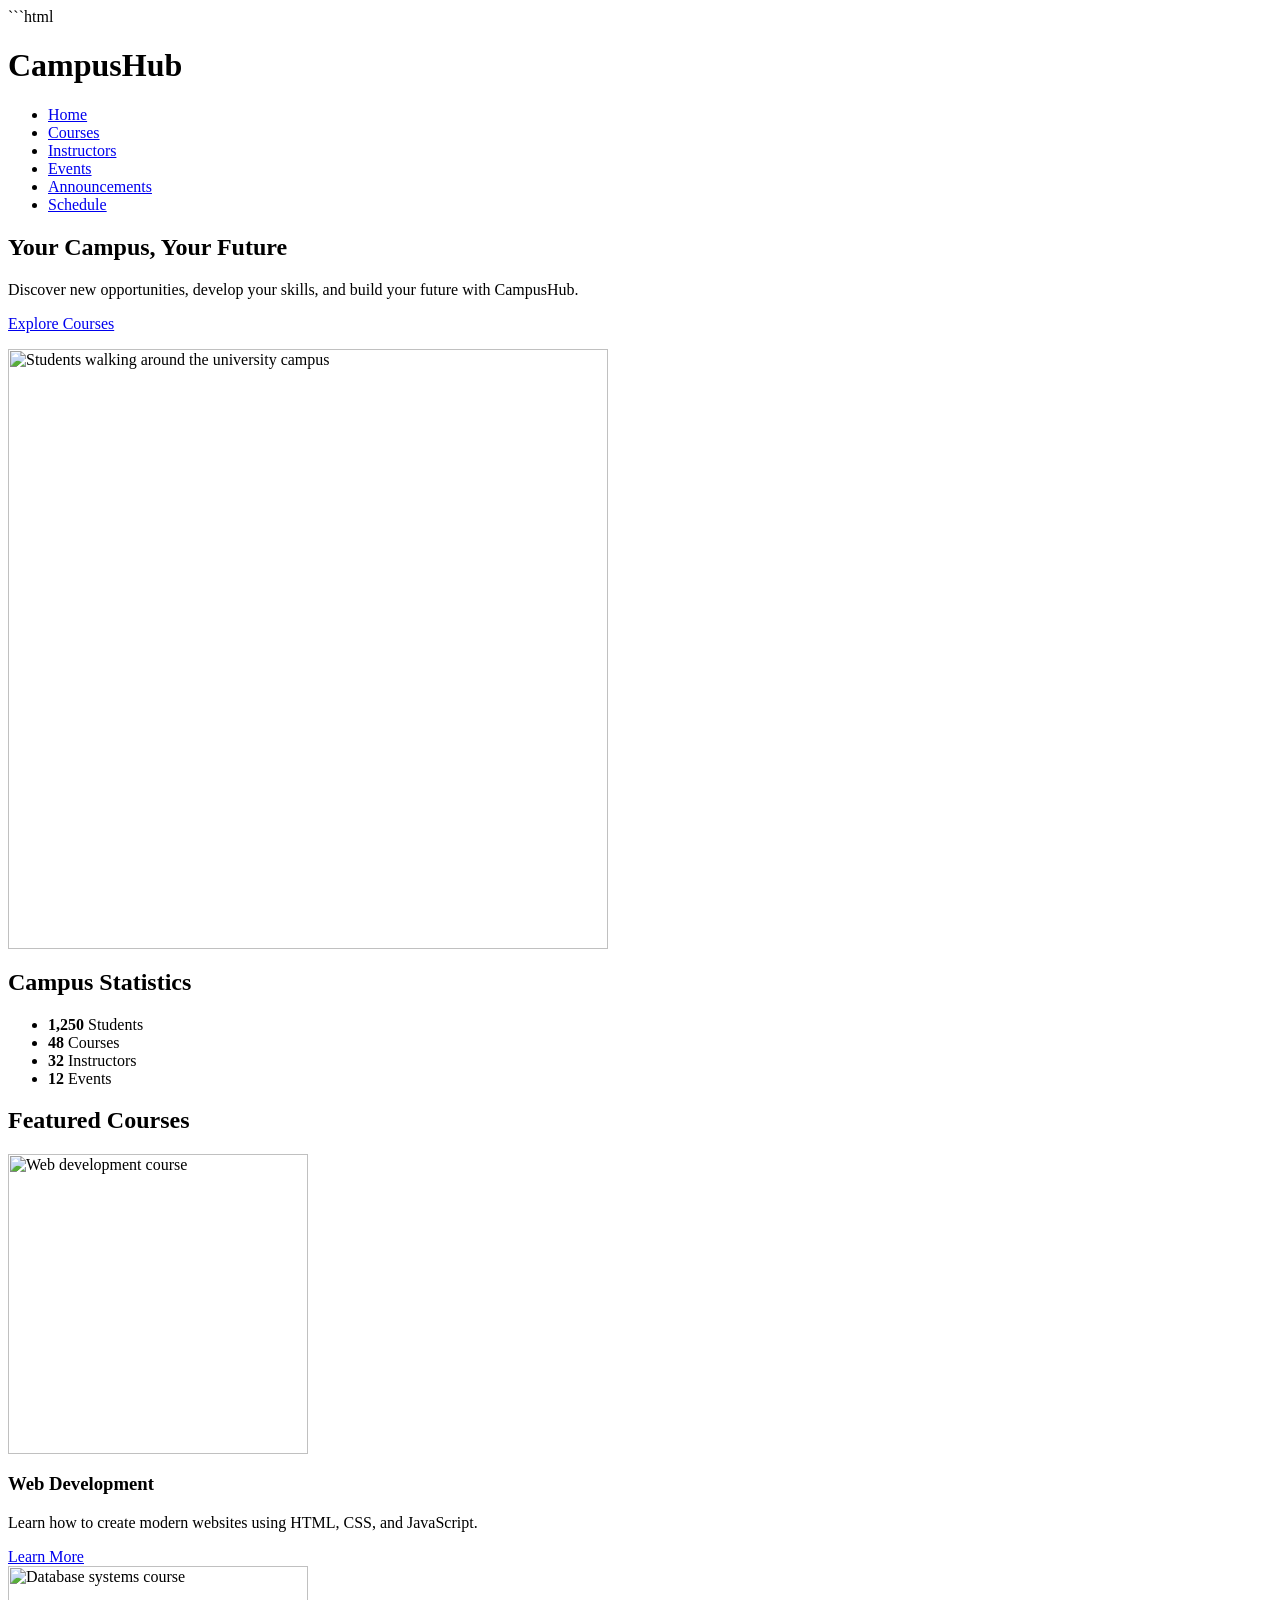
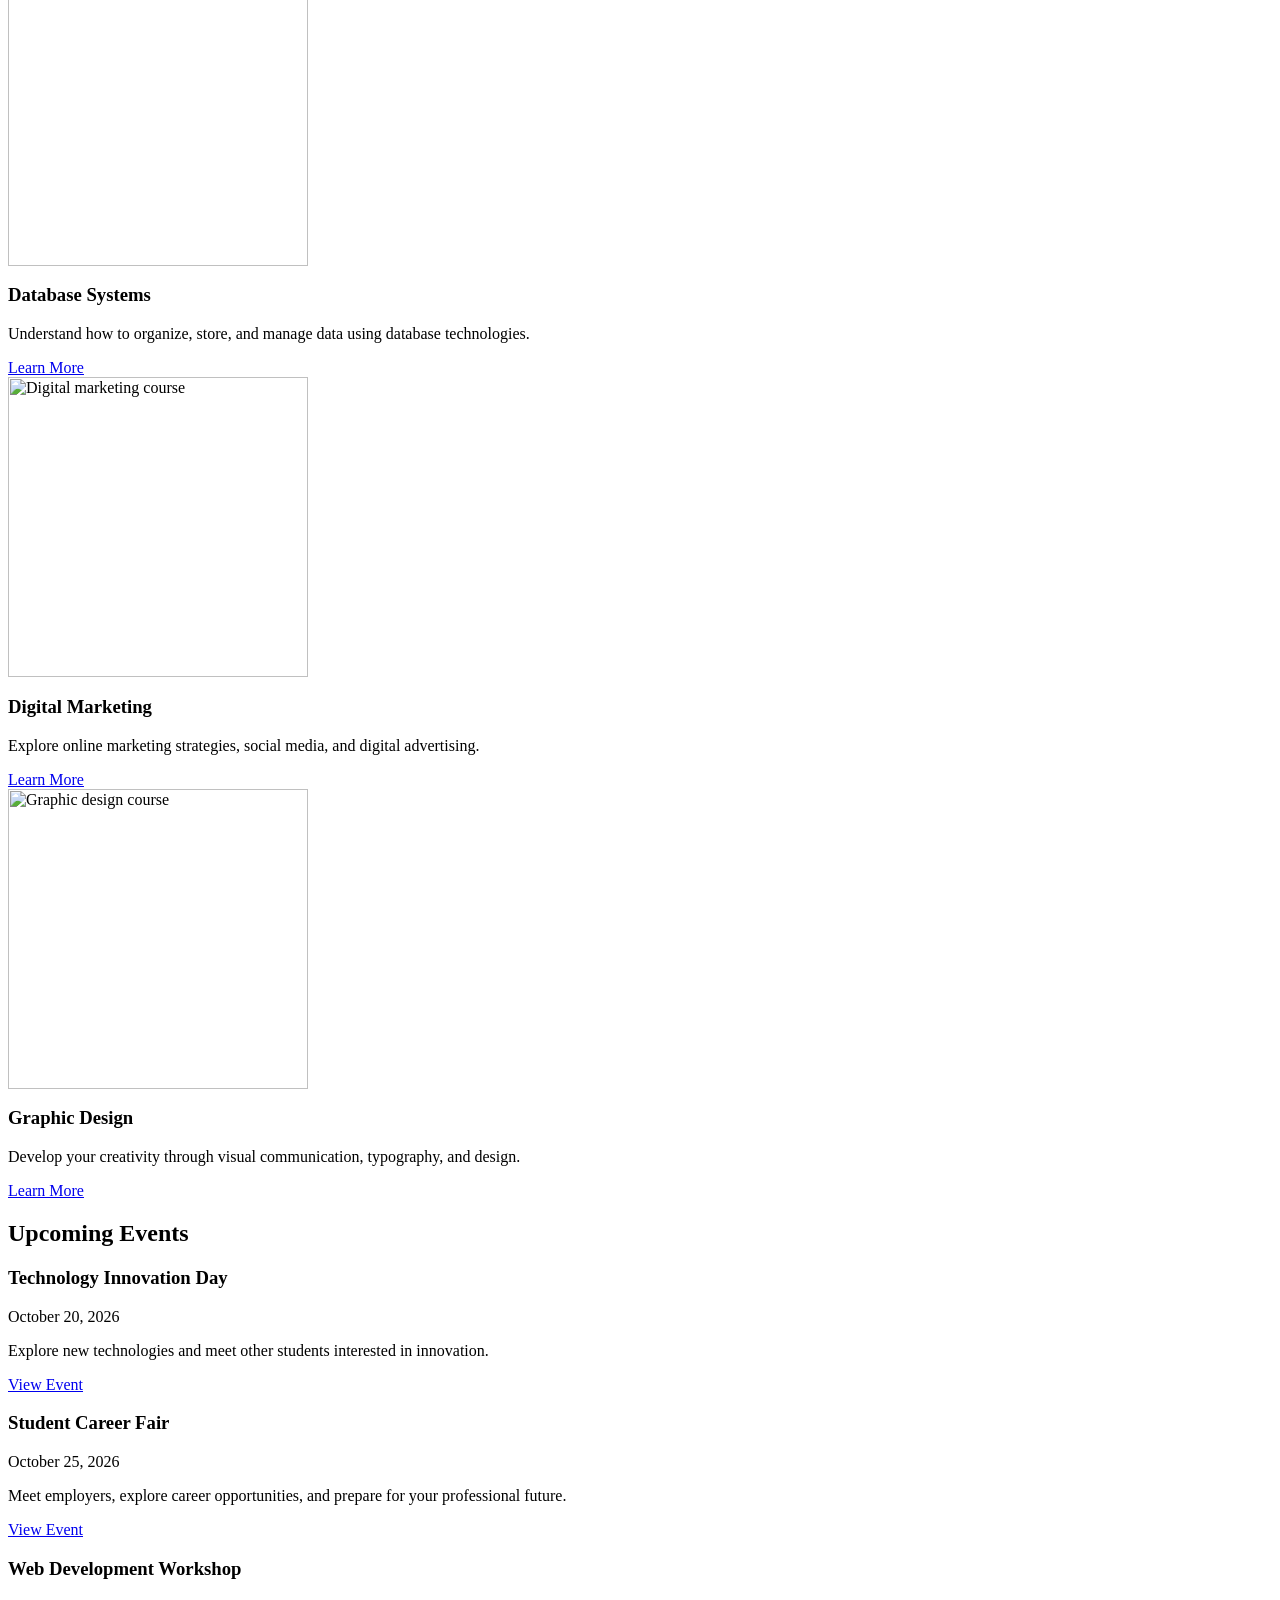
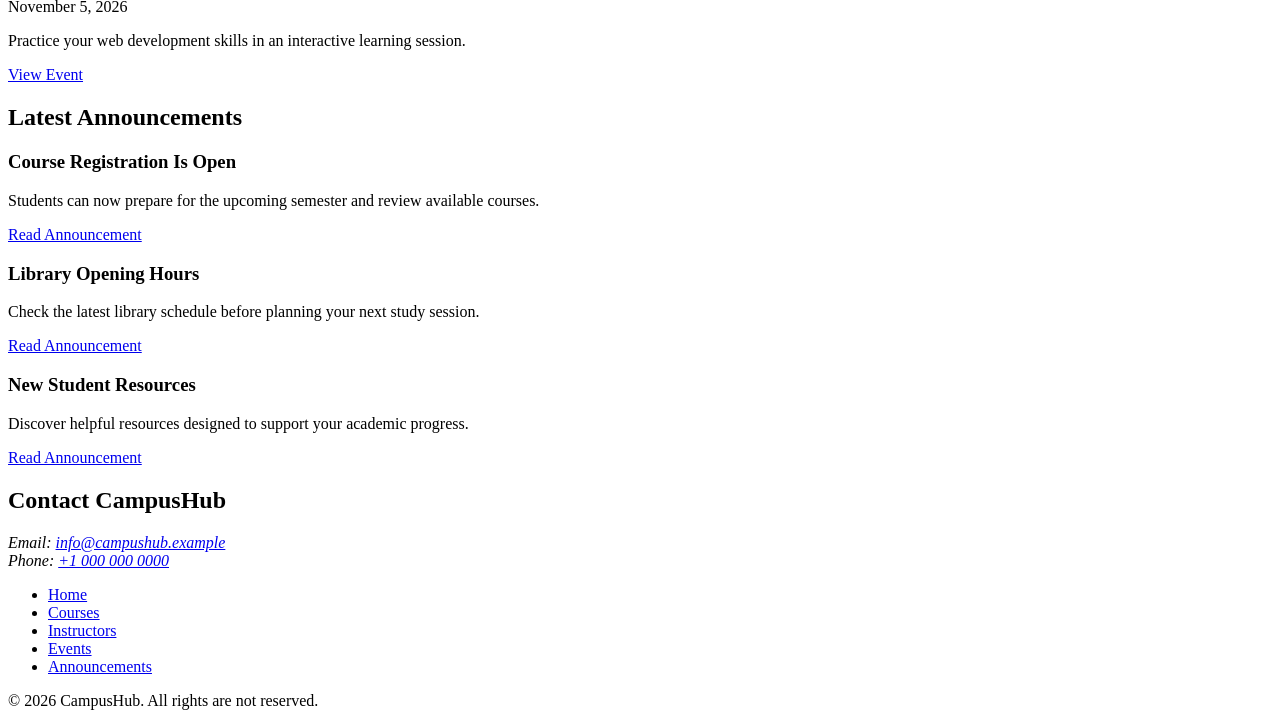
==== index.html @ 8b2ee3c3 "Initial commit" ====
```html
<!DOCTYPE html>
<html lang="en">
<head>
    <meta charset="UTF-8">
    <meta name="viewport" content="width=device-width, initial-scale=1.0">
    <meta name="description" content="CampusHub university portal for students, courses, events, and announcements.">
    <title>CampusHub | Home</title>
</head>
<body>

    <header>
        <h1>CampusHub</h1>

        <nav aria-label="Main navigation">
            <ul>
                <li><a href="index.html">Home</a></li>
                <li><a href="courses.html">Courses</a></li>
                <li><a href="instructors.html">Instructors</a></li>
                <li><a href="events.html">Events</a></li>
                <li><a href="announcements.html">Announcements</a></li>
                     <li><a href="schedule.html">Schedule</a></li>
            </ul>
        </nav>
    </header>

    <main>
        <section aria-labelledby="hero-title">
            <h2 id="hero-title">Your Campus, Your Future</h2>

            <p>
                Discover new opportunities, develop your skills,
                and build your future with CampusHub.
            </p>

            <p>
                <a href="courses.html">Explore Courses</a>
            </p>

            <img
                src="images/campus.jpg"
                alt="Students walking around the university campus"
                width="600"
            >
        </section>

        <section aria-labelledby="statistics-title">
            <h2 id="statistics-title">Campus Statistics</h2>

            <ul>
                <li>
                    <strong>1,250</strong>
                    <span>Students</span>
                </li>
                <li>
                    <strong>48</strong>
                    <span>Courses</span>
                </li>
                <li>
                    <strong>32</strong>
                    <span>Instructors</span>
                </li>
                <li>
                    <strong>12</strong>
                    <span>Events</span>
                </li>
            </ul>
        </section>

        <section aria-labelledby="courses-title">
            <h2 id="courses-title">Featured Courses</h2>

            <article>
                <img
                    src="images/web-development.jpg"
                    alt="Web development course"
                    width="300"
                >
                <h3>Web Development</h3>
                <p>
                    Learn how to create modern websites using
                    HTML, CSS, and JavaScript.
                </p>
                <a href="courses.html">Learn More</a>
            </article>

            <article>
                <img
                    src="images/database-systems.jpg"
                    alt="Database systems course"
                    width="300"
                >
                <h3>Database Systems</h3>
                <p>
                    Understand how to organize, store, and manage
                    data using database technologies.
                </p>
                <a href="courses.html">Learn More</a>
            </article>

            <article>
                <img
                    src="images/digital-marketing.jpg"
                    alt="Digital marketing course"
                    width="300"
                >
                <h3>Digital Marketing</h3>
                <p>
                    Explore online marketing strategies, social
                    media, and digital advertising.
                </p>
                <a href="courses.html">Learn More</a>
            </article>

            <article>
                <img
                    src="images/graphic-design.jpg"
                    alt="Graphic design course"
                    width="300"
                >
                <h3>Graphic Design</h3>
                <p>
                    Develop your creativity through visual
                    communication, typography, and design.
                </p>
                <a href="courses.html">Learn More</a>
            </article>
        </section>

        <section aria-labelledby="events-title">
            <h2 id="events-title">Upcoming Events</h2>

            <article>
                <h3>Technology Innovation Day</h3>
                <p>
                    <time datetime="2026-10-20">October 20, 2026</time>
                </p>
                <p>
                    Explore new technologies and meet other
                    students interested in innovation.
                </p>
                <a href="events.html">View Event</a>
            </article>

            <article>
                <h3>Student Career Fair</h3>
                <p>
                    <time datetime="2026-10-25">October 25, 2026</time>
                </p>
                <p>
                    Meet employers, explore career opportunities,
                    and prepare for your professional future.
                </p>
                <a href="events.html">View Event</a>
            </article>

            <article>
                <h3>Web Development Workshop</h3>
                <p>
                    <time datetime="2026-11-05">November 5, 2026</time>
                </p>
                <p>
                    Practice your web development skills in an
                    interactive learning session.
                </p>
                <a href="events.html">View Event</a>
            </article>
        </section>

        <section aria-labelledby="announcements-title">
            <h2 id="announcements-title">Latest Announcements</h2>

            <article>
                <h3>Course Registration Is Open</h3>
                <p>
                    Students can now prepare for the upcoming
                    semester and review available courses.
                </p>
                <a href="announcements.html">Read Announcement</a>
            </article>

            <article>
                <h3>Library Opening Hours</h3>
                <p>
                    Check the latest library schedule before
                    planning your next study session.
                </p>
                <a href="announcements.html">Read Announcement</a>
            </article>

            <article>
                <h3>New Student Resources</h3>
                <p>
                    Discover helpful resources designed to support
                    your academic progress.
                </p>
                <a href="announcements.html">Read Announcement</a>
            </article>
        </section>
    </main>

    <footer>
        <h2>Contact CampusHub</h2>

        <address>
            Email:
            <a href="mailto:info@campushub.example">
                info@campushub.example
            </a>
            <br>
            Phone:
            <a href="tel:+10000000000">+1 000 000 0000</a>
        </address>

        <nav aria-label="Footer navigation">
            <ul>
                <li><a href="index.html">Home</a></li>
                <li><a href="courses.html">Courses</a></li>
                <li><a href="instructors.html">Instructors</a></li>
                <li><a href="events.html">Events</a></li>
                <li><a href="announcements.html">Announcements</a></li>
            </ul>
        </nav>

        <p>
            &copy; 2026 CampusHub. All rights are not reserved.
        </p>
    </footer>

</body>
</html>
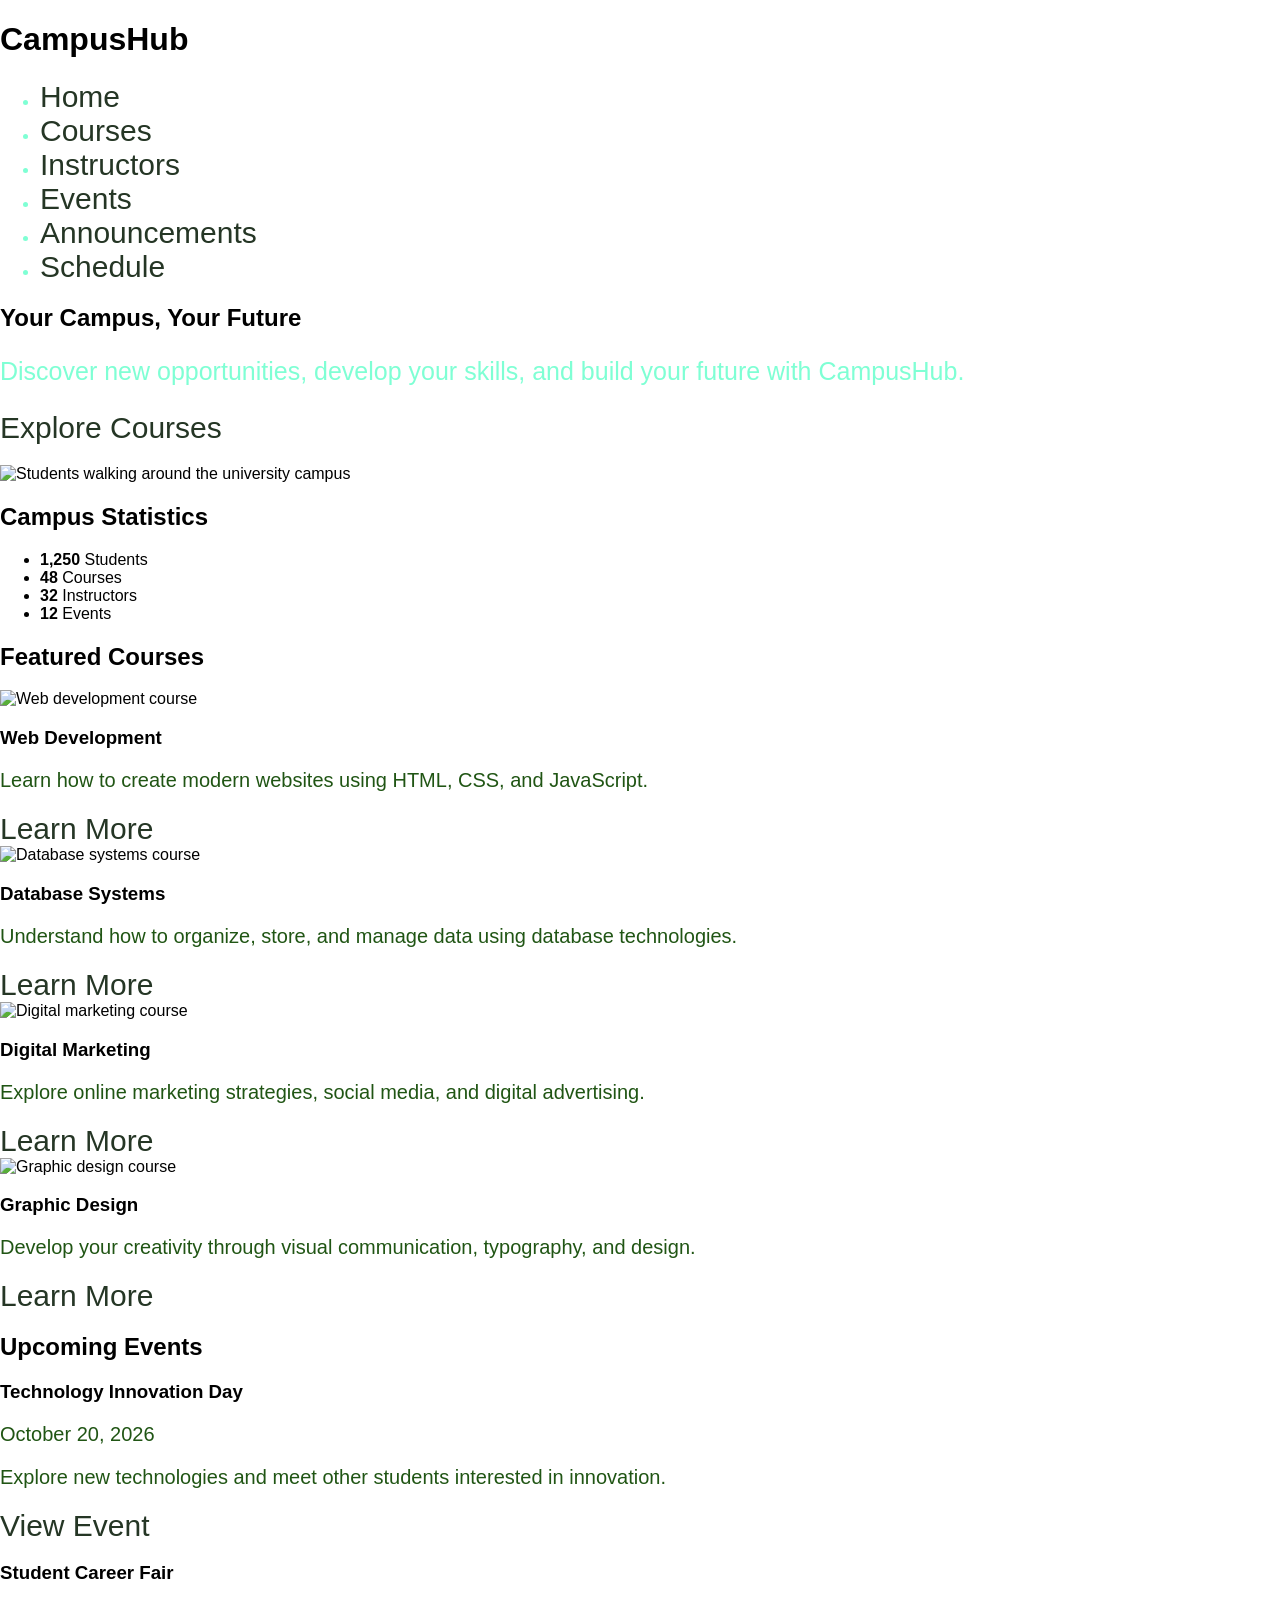
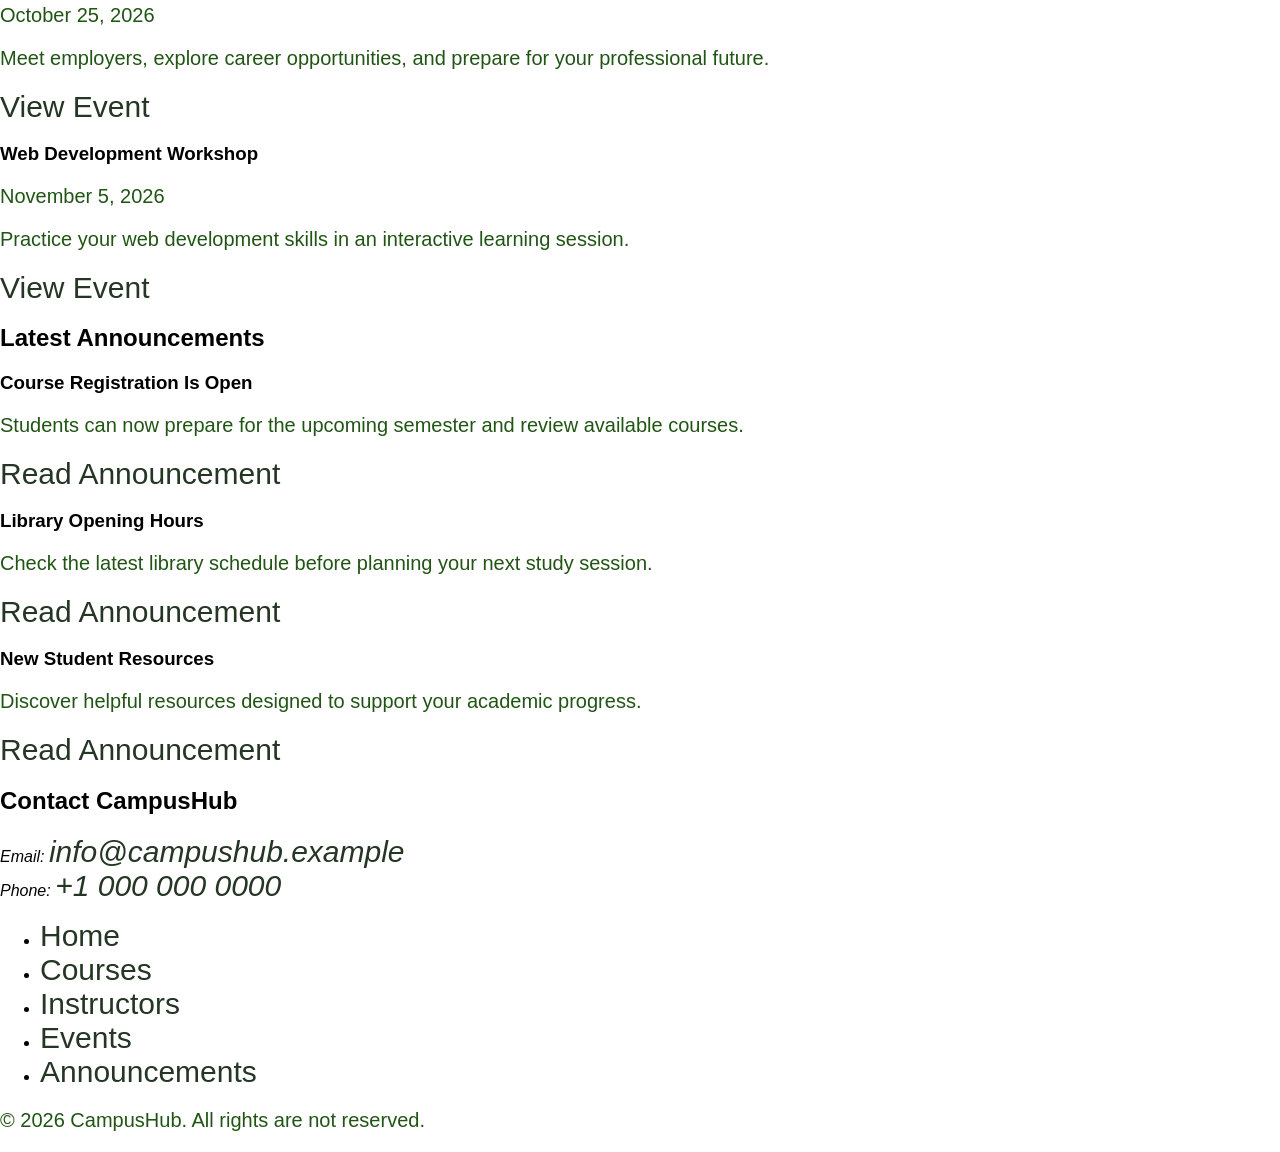
==== commit 0f0839fd: "Initial commit" ====
--- a/index.html
+++ b/index.html
@@ -1,11 +1,22 @@
-```html
+
 <!DOCTYPE html>
 <html lang="en">
 <head>
+  
     <meta charset="UTF-8">
     <meta name="viewport" content="width=device-width, initial-scale=1.0">
     <meta name="description" content="CampusHub university portal for students, courses, events, and announcements.">
     <title>CampusHub | Home</title>
+    <link rel="stylesheet" href="style.css">
+    <style>
+      
+        a{
+            color: #253625;
+            text-decoration: none;
+            font-size: large;
+            font-size: 30px;
+        }
+    </style>
 </head>
 <body>
 
@@ -13,7 +24,7 @@
         <h1>CampusHub</h1>
 
         <nav aria-label="Main navigation">
-            <ul>
+            <ul class="link">
                 <li><a href="index.html">Home</a></li>
                 <li><a href="courses.html">Courses</a></li>
                 <li><a href="instructors.html">Instructors</a></li>
@@ -24,11 +35,13 @@
         </nav>
     </header>
 
+    
     <main>
         <section aria-labelledby="hero-title">
             <h2 id="hero-title">Your Campus, Your Future</h2>
 
-            <p>
+
+            <p style="color: aquamarine;font-size: 25px;">
                 Discover new opportunities, develop your skills,
                 and build your future with CampusHub.
             </p>
--- a/style.css
+++ b/style.css
@@ -0,0 +1,27 @@
+body{
+    background-color: white;
+    font-family: 'Segoe UI' , 'Segoe UI', Tahoma, Geneva, Verdana, sans-serif;
+    margin: 0;
+    padding: 0;
+}
+a{
+    color: #142255;
+    text-decoration: none;
+    font-size: 30px;
+}
+
+p{
+    font-size: 20px;
+    color: #205514;
+}
+.link{
+    color: aquamarine;
+    font-size: large;
+    text-decoration: none;
+    font-weight: 100;
+}
+
+#hero {
+    background-color: #904545;
+    text-align: center;
+}
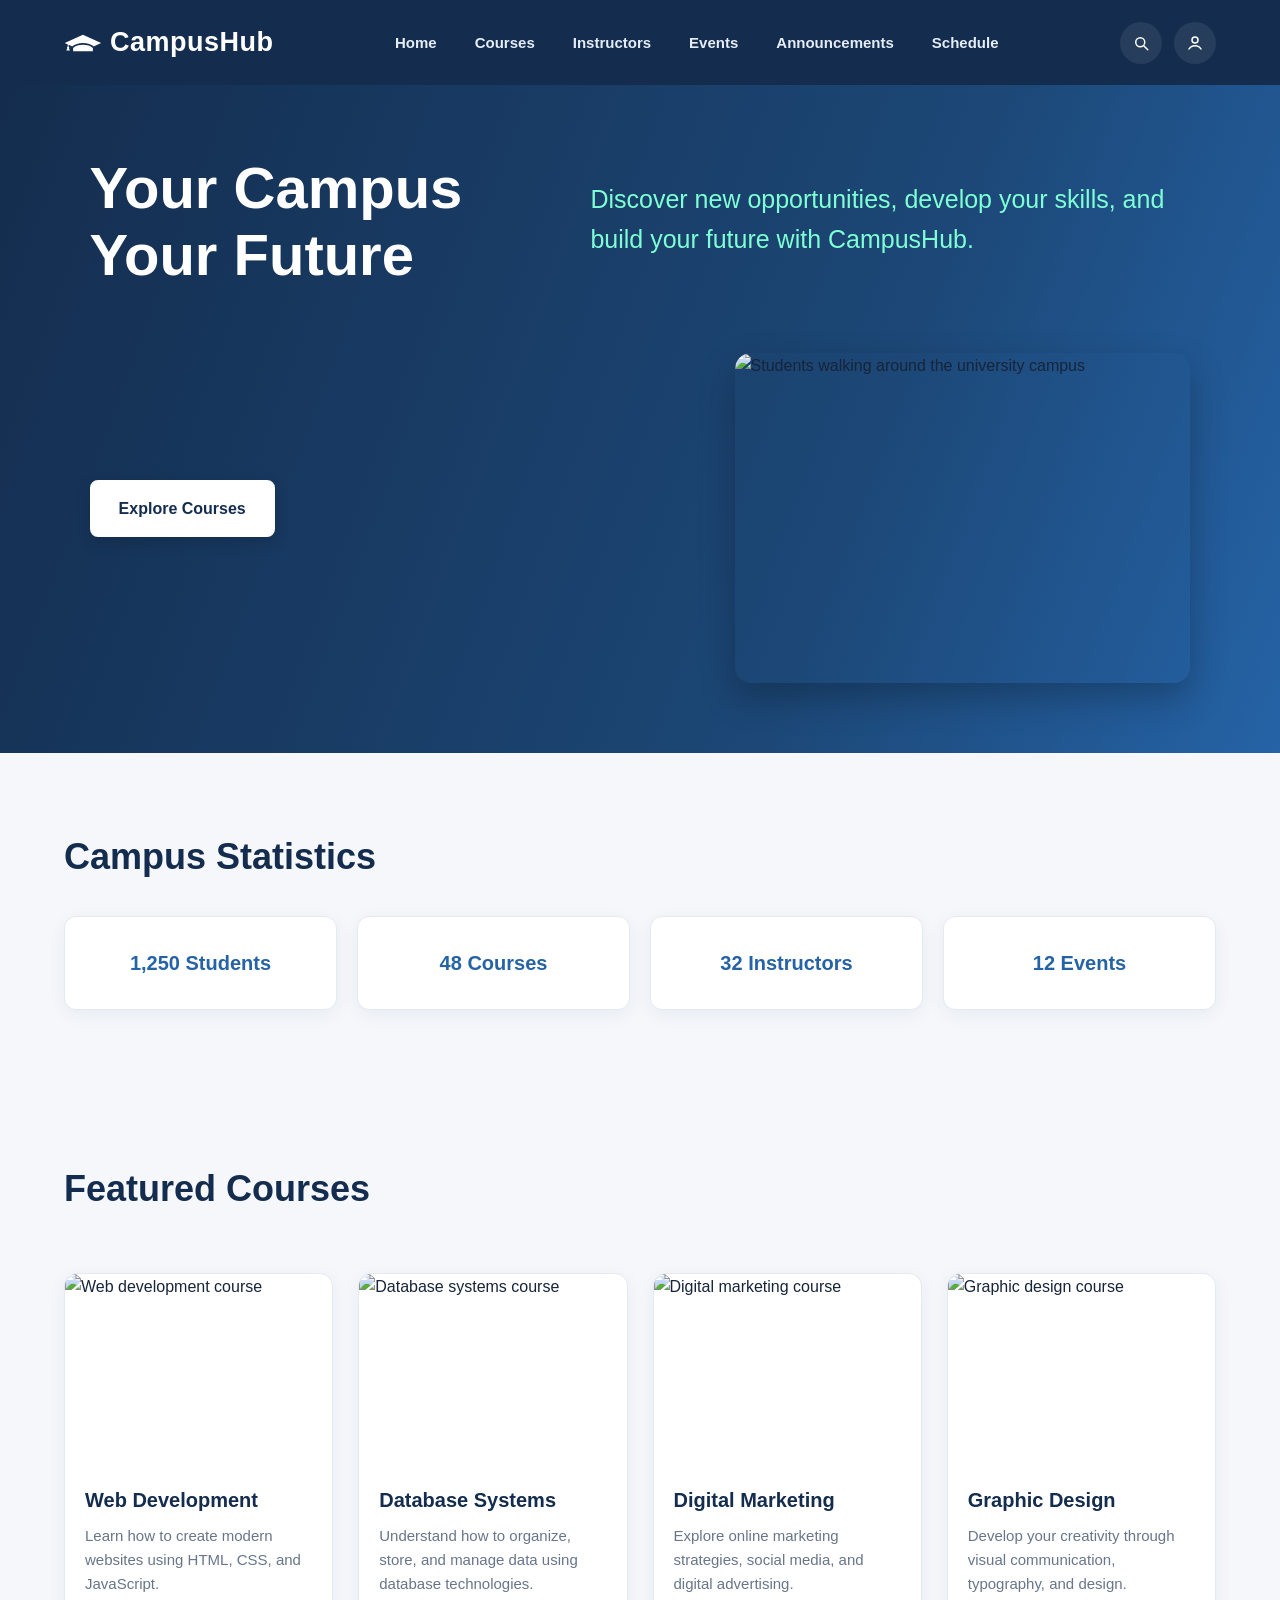
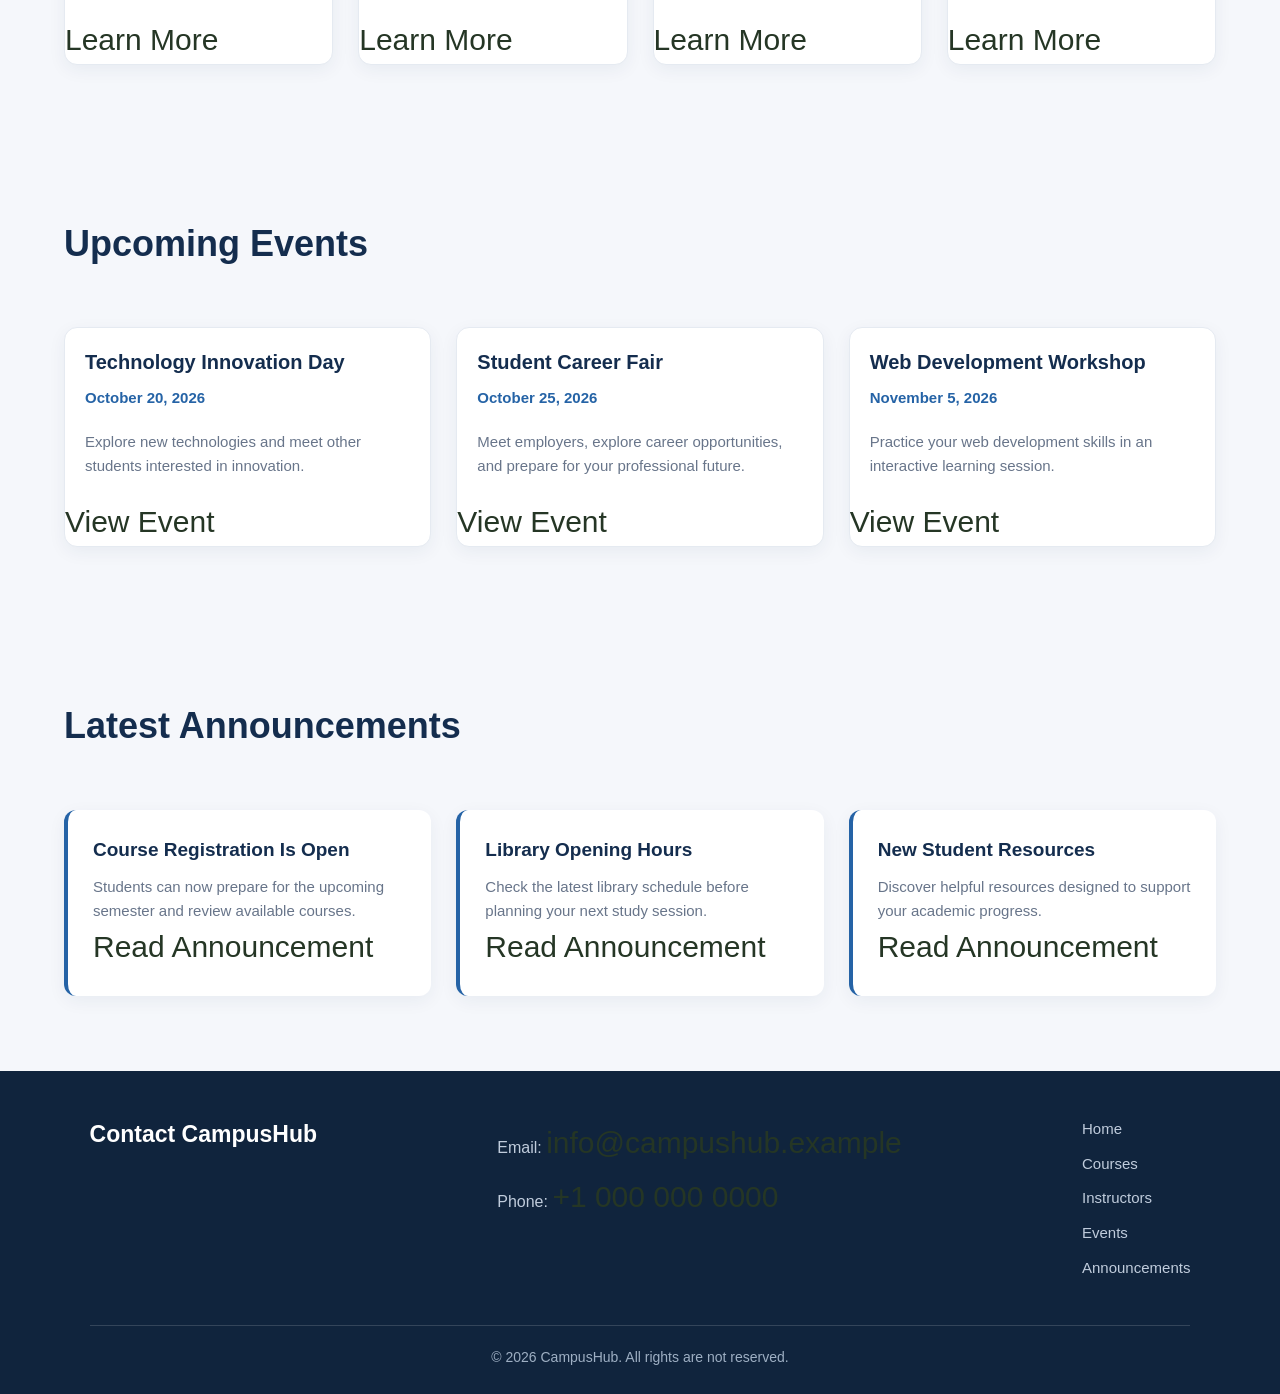
==== commit 0349b1bd: "initial commit" ====
--- a/index.html
+++ b/index.html
@@ -21,7 +21,10 @@
 <body>
 
     <header>
-        <h1>CampusHub</h1>
+   <div class="brand">
+    <img src="assets\logo\university.svg" alt="CampusHub Logo">
+    <h1>CampusHub</h1>
+</div>
 
         <nav aria-label="Main navigation">
             <ul class="link">
@@ -33,12 +36,35 @@
                      <li><a href="schedule.html">Schedule</a></li>
             </ul>
         </nav>
+
+        <div class="header-actions" aria-label="Quick actions">
+            <div class="search-wrap">
+                <button type="button" class="icon-button search-toggle" aria-label="Open search" aria-expanded="false">
+                    <svg viewBox="0 0 24 24" aria-hidden="true">
+                        <circle cx="11" cy="11" r="6"></circle>
+                        <line x1="16" y1="16" x2="21" y2="21"></line>
+                    </svg>
+                </button>
+
+                <form class="search-panel" role="search" aria-label="Search the site">
+                    <input type="search" name="q" placeholder="Search..." aria-label="Search" />
+                    <button type="submit" class="search-submit">Search</button>
+                </form>
+            </div>
+
+            <a href="#" class="icon-button" aria-label="Profile">
+                <svg viewBox="0 0 24 24" aria-hidden="true">
+                    <circle cx="12" cy="8" r="4"></circle>
+                    <path d="M4 20c1.5-3 4.2-4.5 8-4.5S18.5 17 20 20"></path>
+                </svg>
+            </a>
+        </div>
     </header>
 
     
     <main>
         <section aria-labelledby="hero-title">
-            <h2 id="hero-title">Your Campus, Your Future</h2>
+            <h2 id="hero-title">Your Campus <br> Your Future</h2>
 
 
             <p style="color: aquamarine;font-size: 25px;">
@@ -240,5 +266,27 @@
         </p>
     </footer>
 
+    <script>
+        const searchToggle = document.querySelector('.search-toggle');
+        const searchPanel = document.querySelector('.search-panel');
+
+        if (searchToggle && searchPanel) {
+            searchToggle.addEventListener('click', () => {
+                const isOpen = searchPanel.classList.toggle('open');
+                searchToggle.setAttribute('aria-expanded', String(isOpen));
+                if (isOpen) {
+                    searchPanel.querySelector('input').focus();
+                }
+            });
+
+            document.addEventListener('click', (event) => {
+                if (!event.target.closest('.search-wrap')) {
+                    searchPanel.classList.remove('open');
+                    searchToggle.setAttribute('aria-expanded', 'false');
+                }
+            });
+        }
+    </script>
+
 </body>
 </html>
--- a/style.css
+++ b/style.css
@@ -1,27 +1,661 @@
-body{
-    background-color: white;
-    font-family: 'Segoe UI' , 'Segoe UI', Tahoma, Geneva, Verdana, sans-serif;
+
+/* =========================================
+   CAMPUSHUB - GLOBAL SETTINGS
+   ========================================= */
+
+* {
+    box-sizing: border-box;
     margin: 0;
     padding: 0;
 }
-a{
-    color: #142255;
+
+html {
+    scroll-behavior: smooth;
+}
+
+body {
+    font-family: "Segoe UI", Arial, sans-serif;
+    background-color: #f5f7fb;
+    color: #17243a;
+    line-height: 1.6;
+}
+
+img {
+    max-width: 200%;
+    display: block;
+}
+
+a {
     text-decoration: none;
-    font-size: 30px;
-}
-
-p{
+    transition: 0.3s ease;
+}
+
+main {
+    width: 100%;
+    overflow: hidden;
+}
+
+main > section {
+    width: min(1160px, 90%);
+    margin: 0 auto;
+    padding: 75px 0;
+}
+
+main section h2 {
+    color: #142d4e;
+    font-size: clamp(26px, 3vw, 36px);
+    font-weight: 700;
+    margin-bottom: 30px;
+}
+
+
+/* =========================================
+   2. HEADER, LOGO AND NAVIGATION
+   ========================================= */
+
+header {
+    width: 100%;
+    min-height: 85px;
+    padding: 18px 5%;
+    background-color: #142d4e;
+
+    display: flex;
+    align-items: center;
+    justify-content: space-between;
+    gap: 25px;
+    flex-wrap: wrap;
+
+    box-shadow: 0 3px 15px rgba(0, 0, 0, 0.12);
+}
+
+header nav {
+    flex: 1;
+    display: flex;
+    justify-content: center;
+}
+
+.header-actions {
+    display: flex;
+    align-items: center;
+    justify-content: flex-end;
+    gap: 12px;
+    margin-left: auto;
+}
+
+.search-wrap {
+    position: relative;
+    display: flex;
+    align-items: center;
+    justify-content: flex-end;
+}
+
+.search-panel {
+    display: flex;
+    align-items: center;
+    width: 0;
+    max-width: 0;
+    overflow: hidden;
+    opacity: 0;
+    pointer-events: none;
+    transition: all 0.3s ease;
+    margin-left: 0;
+}
+
+.search-panel.open {
+    width: 240px;
+    max-width: 240px;
+    opacity: 1;
+    pointer-events: auto;
+    margin-left: 8px;
+}
+
+.search-panel input {
+    width: 100%;
+    height: 42px;
+    padding: 0 14px;
+    border: none;
+    border-radius: 999px 0 0 999px;
+    outline: none;
+    background: #ffffff;
+    color: #17243a;
+    font-size: 14px;
+}
+
+.search-submit {
+    height: 42px;
+    border: none;
+    border-radius: 0 999px 999px 0;
+    background: #ffffff;
+    color: #142d4e;
+    font-weight: 700;
+    padding: 0 14px;
+    cursor: pointer;
+}
+
+.icon-button {
+    width: 42px;
+    height: 42px;
+    border: none;
+    border-radius: 50%;
+    display: inline-flex;
+    align-items: center;
+    justify-content: center;
+    background: rgba(255, 255, 255, 0.08);
+    color: #ffffff;
+    transition: 0.3s ease;
+    cursor: pointer;
+}
+
+.icon-button svg {
+    width: 18px;
+    height: 18px;
+    stroke: currentColor;
+    fill: none;
+    stroke-width: 2;
+    stroke-linecap: round;
+    stroke-linejoin: round;
+}
+
+.icon-button:hover {
+    background: rgba(255, 255, 255, 0.18);
+    transform: translateY(-2px);
+}
+
+/* Logo icon + CampusHub text */
+
+header .brand {
+    display: flex;
+    align-items: center;
+    gap: 8px;
+    flex: 0 0 auto;
+    min-width: 0;
+}
+
+header .brand img {
+
+    width: 38px;
+    height: 38px;
+    max-width: none;
+    object-fit: contain;
+    flex: 0 0 38px;
+}
+
+header .brand h1 {
+    color: #ffffff;
+    font-size: 27px;
+    font-weight: 800;
+    letter-spacing: 0.5px;
+    line-height: 1;
+    white-space: nowrap;
+    margin: 0;
+}
+
+/* Navigation */
+
+header nav ul.link {
+    display: flex;
+    align-items: center;
+    justify-content: center;
+    flex-wrap: wrap;
+    gap: 10px;
+    list-style: none;
+}
+
+header nav ul.link a {
+    display: block;
+    color: #e5edf7;
+    font-size: 15px;
+    font-weight: 600;
+    padding: 10px 14px;
+    border-radius: 7px;
+}
+
+header nav ul.link a:hover {
+    color: #ffffff;
+    background-color: #2563a6;
+}
+
+
+/* =========================================
+   3. HERO SECTION
+   ========================================= */
+
+main > section:has(#hero-title) {
+    width: 100%;
+    min-height: 480px;
+    padding: 70px 7%;
+
+    background: linear-gradient(
+        110deg,
+        #142d4e 0%,
+        #1c4776 65%,
+        #2563a6 100%
+    );
+
+    display: flex;
+    align-items: center;
+    justify-content: space-between;
+    gap: 45px;
+    flex-wrap: wrap;
+}
+
+main > section:has(#hero-title) h2 {
+    flex: 1 1 400px;
+    color: #ffffff;
+    font-size: clamp(38px, 5vw, 58px);
+    line-height: 1.15;
+    margin-bottom: 20px;
+}
+
+main > section:has(#hero-title) p {
+    flex: 1 1 100%;
+    color: #e2eaf5;
+    font-size: 19px;
+    max-width: 600px;
+    margin-bottom: 25px;
+}
+
+/* Hero image */
+
+main > section:has(#hero-title) img {
+    flex: 1 1 350px;
+    width: 100%;
+    max-width: 520px;
+    height: 330px;
+    object-fit: cover;
+    border-radius: 16px;
+    box-shadow: 0 15px 35px rgba(0, 0, 0, 0.25);
+}
+
+/* Call-to-action button */
+
+main > section:has(#hero-title) a[href="courses.html"] {
+    display: inline-flex;
+    align-items: center;
+    justify-content: center;
+
+    background-color: #ffffff;
+    color: #142d4e;
+
+    padding: 14px 27px;
+    border-radius: 8px;
+
+    font-size: 16px;
+    font-weight: 700;
+
+    border: 2px solid #ffffff;
+    margin-top: 5px;
+
+    box-shadow: 0 5px 15px rgba(0, 0, 0, 0.15);
+}
+
+main > section:has(#hero-title) a[href="courses.html"]:hover {
+    background-color: #2563a6;
+    color: #ffffff;
+    transform: translateY(-3px);
+}
+
+
+/* =========================================
+   4. FOUR STATISTICS
+   ========================================= */
+
+main > section:has(#statistics-title) ul {
+    display: flex;
+    justify-content: space-between;
+    align-items: stretch;
+    flex-wrap: wrap;
+    gap: 20px;
+    list-style: none;
+}
+
+main > section:has(#statistics-title) li {
+    flex: 1 1 190px;
+    min-width: 150px;
+
+    padding: 30px 20px;
+    text-align: center;
+
+    background-color: #ffffff;
+    border-radius: 12px;
+    border: 1px solid #e5eaf1;
+
+    box-shadow: 0 5px 18px rgba(20, 45, 78, 0.06);
+
+    color: #2563a6;
     font-size: 20px;
-    color: #205514;
-}
-.link{
-    color: aquamarine;
-    font-size: large;
-    text-decoration: none;
-    font-weight: 100;
-}
-
-#hero {
-    background-color: #904545;
+    font-weight: 700;
+
+    transition: 0.3s ease;
+}
+
+main > section:has(#statistics-title) li:hover {
+    transform: translateY(-6px);
+    box-shadow: 0 12px 25px rgba(20, 45, 78, 0.12);
+}
+
+
+/* =========================================
+   5. FOUR FEATURED COURSES
+   ========================================= */
+
+main > section:has(#courses-title) {
+    display: flex;
+    flex-wrap: wrap;
+    gap: 25px;
+}
+
+main > section:has(#courses-title) > h2 {
+    width: 100%;
+    flex-basis: 100%;
+}
+
+main > section:has(#courses-title) article {
+    flex: 1 1 240px;
+    min-width: 220px;
+
+    overflow: hidden;
+    background-color: #ffffff;
+
+    border: 1px solid #e5eaf1;
+    border-radius: 13px;
+
+    box-shadow: 0 5px 18px rgba(20, 45, 78, 0.06);
+
+    transition: 0.3s ease;
+}
+
+main > section:has(#courses-title) article:hover {
+    transform: translateY(-7px);
+    box-shadow: 0 14px 28px rgba(20, 45, 78, 0.13);
+}
+
+main > section:has(#courses-title) article img {
+    width: 100%;
+    height: 190px;
+    object-fit: cover;
+}
+
+main > section:has(#courses-title) article h3 {
+    color: #142d4e;
+    font-size: 20px;
+    padding: 20px 20px 8px;
+}
+
+main > section:has(#courses-title) article p {
+    color: #68758a;
+    font-size: 15px;
+    padding: 0 20px 20px;
+}
+
+
+/* =========================================
+   6. THREE UPCOMING EVENTS
+   ========================================= */
+
+main > section:has(#events-title) {
+    display: flex;
+    flex-wrap: wrap;
+    gap: 25px;
+}
+
+main > section:has(#events-title) > h2 {
+    width: 100%;
+    flex-basis: 100%;
+}
+
+main > section:has(#events-title) article {
+    flex: 1 1 280px;
+    min-width: 240px;
+
+    background-color: #ffffff;
+    overflow: hidden;
+
+    border-radius: 13px;
+    border: 1px solid #e5eaf1;
+
+    box-shadow: 0 5px 18px rgba(20, 45, 78, 0.06);
+
+    transition: 0.3s ease;
+}
+
+main > section:has(#events-title) article:hover {
+    transform: translateY(-6px);
+    box-shadow: 0 12px 25px rgba(20, 45, 78, 0.12);
+}
+
+main > section:has(#events-title) article img {
+    width: 100%;
+    height: 200px;
+    object-fit: cover;
+}
+
+main > section:has(#events-title) article h3 {
+    color: #142d4e;
+    font-size: 20px;
+    padding: 18px 20px 8px;
+}
+
+main > section:has(#events-title) article p {
+    color: #68758a;
+    font-size: 15px;
+    padding: 0 20px 20px;
+}
+
+main > section:has(#events-title) article time {
+    color: #2563a6;
+    font-weight: 600;
+}
+
+
+/* =========================================
+   7. THREE LATEST ANNOUNCEMENTS
+   ========================================= */
+
+main > section:has(#announcements-title) {
+    display: flex;
+    flex-wrap: wrap;
+    gap: 25px;
+}
+
+main > section:has(#announcements-title) > h2 {
+    width: 100%;
+    flex-basis: 100%;
+}
+
+main > section:has(#announcements-title) article {
+    flex: 1 1 280px;
+    min-width: 240px;
+
+    background-color: #ffffff;
+    padding: 25px;
+
+    border-radius: 12px;
+    border-left: 4px solid #2563a6;
+
+    box-shadow: 0 5px 18px rgba(20, 45, 78, 0.06);
+
+    transition: 0.3s ease;
+}
+
+main > section:has(#announcements-title) article:hover {
+    transform: translateY(-5px);
+    box-shadow: 0 12px 25px rgba(20, 45, 78, 0.12);
+}
+
+main > section:has(#announcements-title) article h3 {
+    color: #142d4e;
+    font-size: 19px;
+    margin-bottom: 10px;
+}
+
+main > section:has(#announcements-title) article p {
+    color: #68758a;
+    font-size: 15px;
+}
+
+
+/* =========================================
+   8. SHARED FOOTER
+   ========================================= */
+
+footer {
+    width: 100%;
+    padding: 45px 7% 25px;
+
+    background-color: #10243d;
+    color: #dce5f0;
+
+    display: flex;
+    align-items: flex-start;
+    justify-content: space-between;
+    flex-wrap: wrap;
+    gap: 30px;
+}
+
+footer h2 {
+    color: #ffffff;
+    font-size: 23px;
+    margin-bottom: 12px;
+}
+
+footer address {
+    color: #c0ccdc;
+    font-style: normal;
+    line-height: 1.8;
+}
+
+footer nav ul {
+    display: flex;
+    flex-direction: column;
+    gap: 9px;
+    list-style: none;
+}
+
+footer nav a {
+    color: #c0ccdc;
+    font-size: 15px;
+}
+
+footer nav a:hover {
+    color: #ffffff;
+    padding-left: 5px;
+}
+
+footer > p {
+    width: 100%;
+
+    padding-top: 20px;
+    margin-top: 15px;
+
+    border-top: 1px solid rgba(255, 255, 255, 0.15);
+
+    color: #9eafc3;
     text-align: center;
-}+    font-size: 14px;
+}
+
+
+/* =========================================
+   9. RESPONSIVE DESIGN - TABLETS
+   ========================================= */
+
+@media (max-width: 768px) {
+
+    header {
+        justify-content: center;
+        text-align: center;
+        gap: 15px;
+    }
+
+    header .brand {
+        justify-content: center;
+    }
+
+    header nav {
+        width: 100%;
+    }
+
+    header nav ul.link {
+        gap: 5px;
+    }
+
+    header nav ul.link a {
+        padding: 8px 10px;
+        font-size: 14px;
+    }
+
+    main > section {
+        padding: 50px 0;
+    }
+
+    main > section:has(#hero-title) {
+        padding: 55px 6%;
+        text-align: center;
+        justify-content: center;
+    }
+
+    main > section:has(#hero-title) h2,
+    main > section:has(#hero-title) p {
+        flex-basis: 100%;
+    }
+
+    main > section:has(#hero-title) img {
+        max-width: 100%;
+        height: 260px;
+    }
+
+    main > section:has(#statistics-title) ul {
+        justify-content: center;
+    }
+
+    main > section:has(#statistics-title) li {
+        flex: 1 1 40%;
+    }
+
+    footer {
+        flex-direction: column;
+        padding: 40px 6% 20px;
+    }
+}
+
+
+/* =========================================
+   10. RESPONSIVE DESIGN - MOBILE
+   ========================================= */
+
+@media (max-width: 480px) {
+
+    header .brand img {
+        width: 34px;
+        height: 34px;
+        flex-basis: 34px;
+    }
+
+    header .brand h1 {
+        font-size: 23px;
+    }
+
+    header nav ul.link a {
+        padding: 7px 8px;
+        font-size: 12px;
+    }
+
+    main > section:has(#hero-title) h2 {
+        font-size: 35px;
+    }
+
+    main > section:has(#hero-title) p {
+        font-size: 16px;
+    }
+
+    main > section:has(#statistics-title) li {
+        flex-basis: 100%;
+    }
+
+    main > section:has(#courses-title) article,
+    main > section:has(#events-title) article,
+    main > section:has(#announcements-title) article {
+        flex-basis: 100%;
+    }
+}
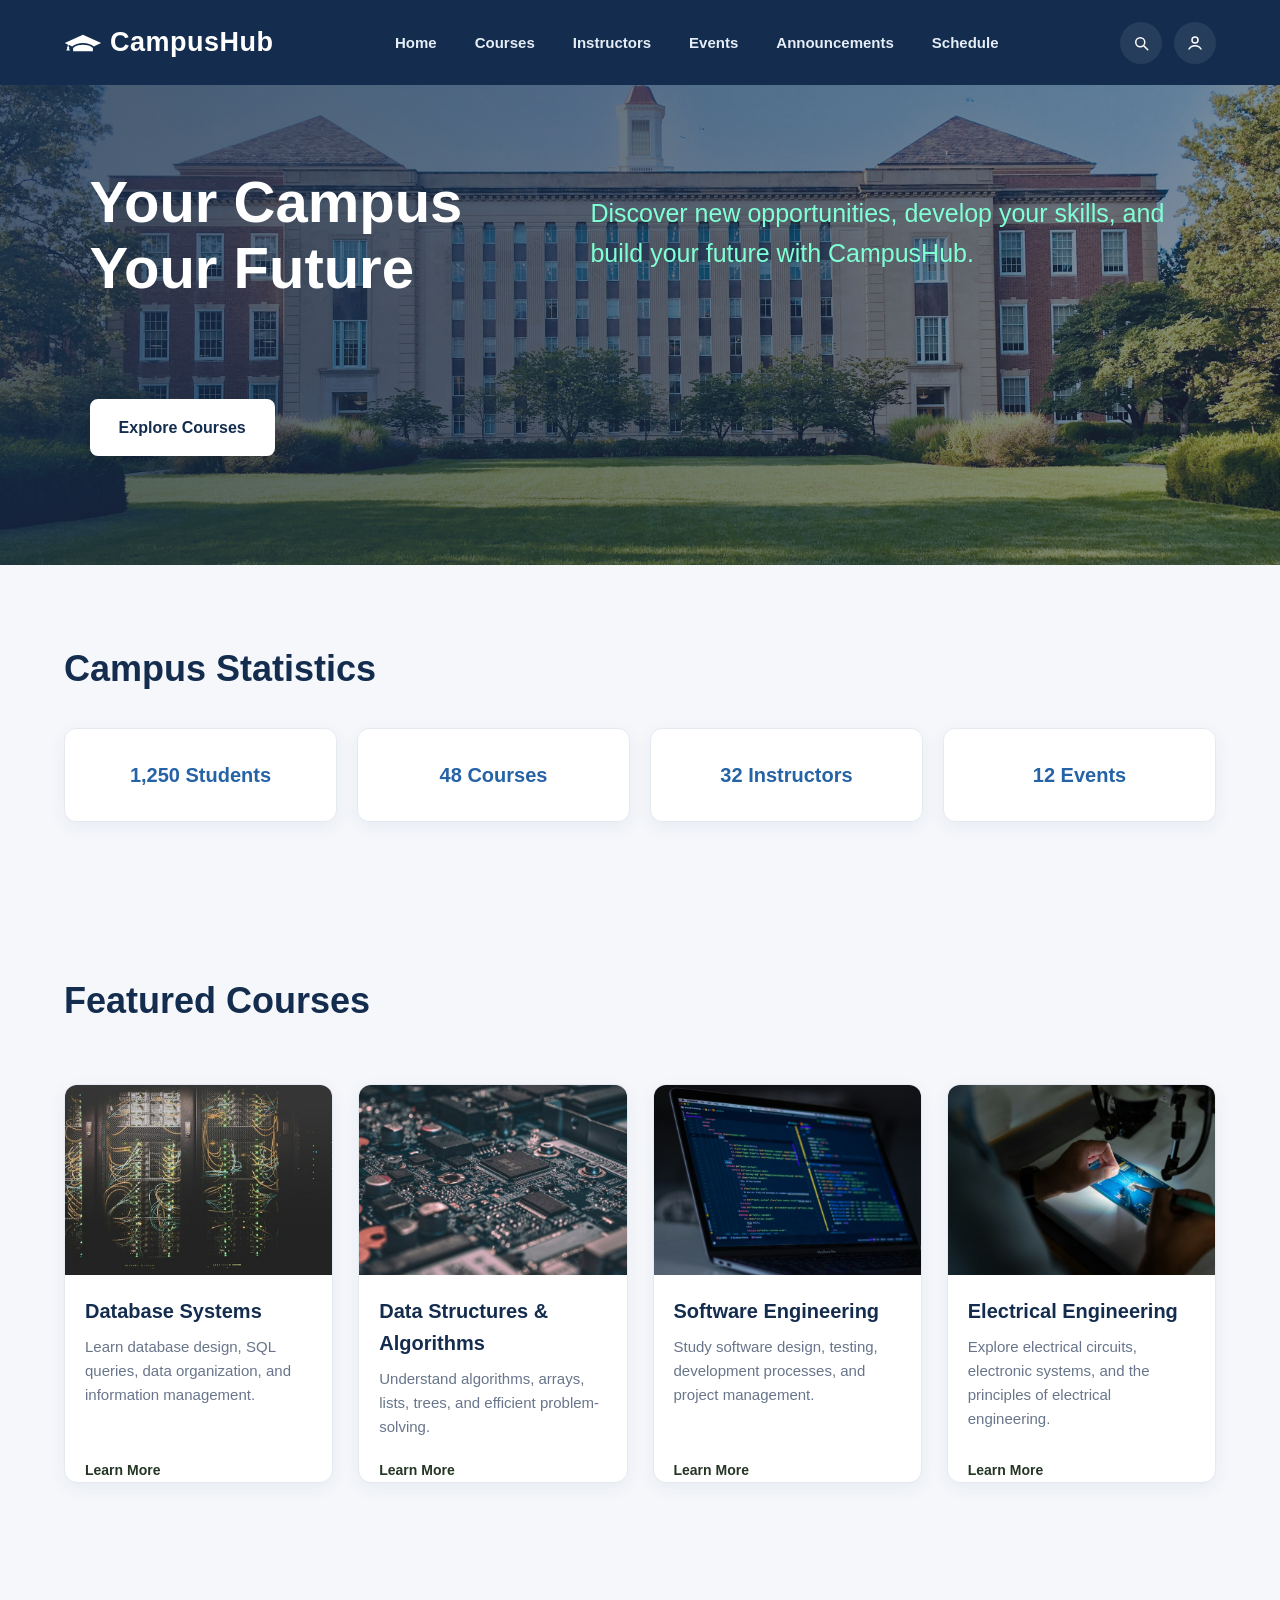
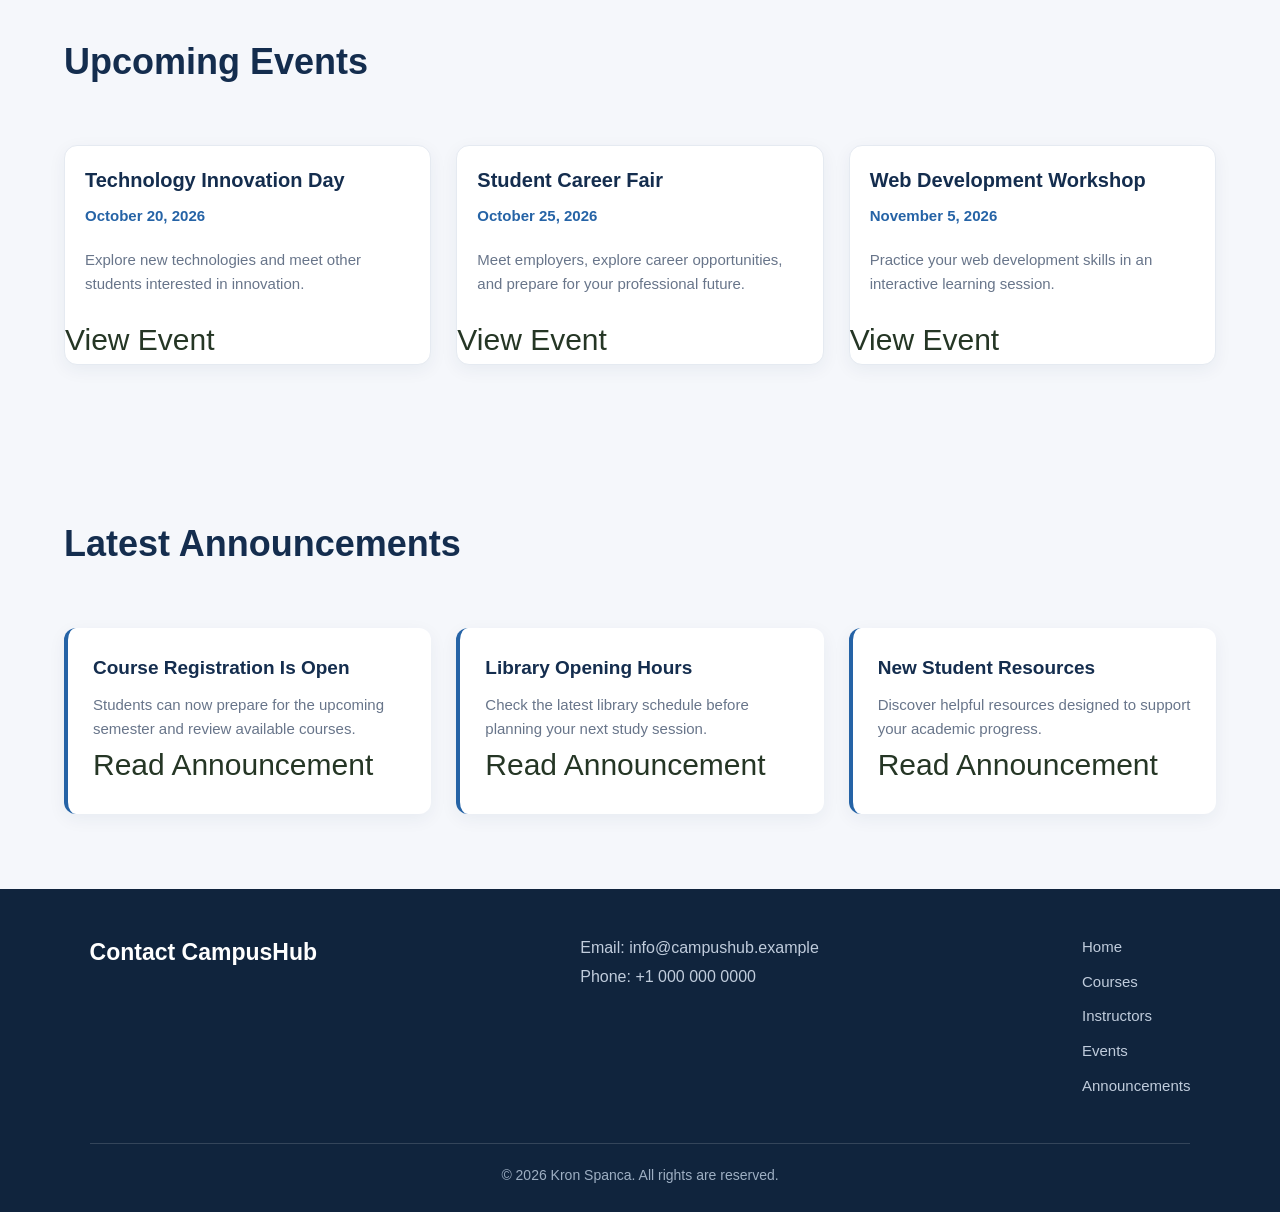
==== commit fdd6a0a0: "Initial commit" ====
--- a/index.html
+++ b/index.html
@@ -49,7 +49,7 @@
                 <form class="search-panel" role="search" aria-label="Search the site">
                     <input type="search" name="q" placeholder="Search..." aria-label="Search" />
                     <button type="submit" class="search-submit">Search</button>
-                </form>
+     11           </form>
             </div>
 
             <a href="#" class="icon-button" aria-label="Profile">
@@ -76,11 +76,6 @@
                 <a href="courses.html">Explore Courses</a>
             </p>
 
-            <img
-                src="images/campus.jpg"
-                alt="Students walking around the university campus"
-                width="600"
-            >
         </section>
 
         <section aria-labelledby="statistics-title">
@@ -111,56 +106,56 @@
 
             <article>
                 <img
-                    src="images/web-development.jpg"
-                    alt="Web development course"
-                    width="300"
-                >
-                <h3>Web Development</h3>
-                <p>
-                    Learn how to create modern websites using
-                    HTML, CSS, and JavaScript.
-                </p>
-                <a href="courses.html">Learn More</a>
-            </article>
-
-            <article>
-                <img
-                    src="images/database-systems.jpg"
-                    alt="Database systems course"
+                    src="assets/images/courses/database-systems.jpg"
+                    alt="Rows of servers in a data center"
                     width="300"
                 >
                 <h3>Database Systems</h3>
                 <p>
-                    Understand how to organize, store, and manage
-                    data using database technologies.
-                </p>
-                <a href="courses.html">Learn More</a>
-            </article>
-
-            <article>
-                <img
-                    src="images/digital-marketing.jpg"
-                    alt="Digital marketing course"
-                    width="300"
-                >
-                <h3>Digital Marketing</h3>
-                <p>
-                    Explore online marketing strategies, social
-                    media, and digital advertising.
-                </p>
-                <a href="courses.html">Learn More</a>
-            </article>
-
-            <article>
-                <img
-                    src="images/graphic-design.jpg"
-                    alt="Graphic design course"
-                    width="300"
-                >
-                <h3>Graphic Design</h3>
-                <p>
-                    Develop your creativity through visual
-                    communication, typography, and design.
+                    Learn database design, SQL queries, data organization,
+                    and information management.
+                </p>
+                <a href="courses.html">Learn More</a>
+            </article>
+
+            <article>
+                <img
+                    src="assets/images/courses/data-structures.jpg"
+                    alt="Close-up of computer circuitry and microchips"
+                    width="300"
+                >
+                <h3>Data Structures &amp; Algorithms</h3>
+                <p>
+                    Understand algorithms, arrays, lists, trees,
+                    and efficient problem-solving.
+                </p>
+                <a href="courses.html">Learn More</a>
+            </article>
+
+            <article>
+                <img
+                    src="assets/images/courses/software-engineering.jpg"
+                    alt="Laptop displaying software code"
+                    width="300"
+                >
+                <h3>Software Engineering</h3>
+                <p>
+                    Study software design, testing, development
+                    processes, and project management.
+                </p>
+                <a href="courses.html">Learn More</a>
+            </article>
+
+            <article>
+                <img
+                    src="assets/images/courses/electrical-engineering.jpg"
+                    alt="Technician working on an electronic circuit board"
+                    width="300"
+                >
+                <h3>Electrical Engineering</h3>
+                <p>
+                    Explore electrical circuits, electronic systems,
+                    and the principles of electrical engineering.
                 </p>
                 <a href="courses.html">Learn More</a>
             </article>
@@ -262,7 +257,7 @@
         </nav>
 
         <p>
-            &copy; 2026 CampusHub. All rights are not reserved.
+            &copy; 2026 Kron Spanca. All rights are reserved.
         </p>
     </footer>
 
--- a/style.css
+++ b/style.css
@@ -147,6 +147,7 @@
 }
 
 .icon-button svg {
+    color: white;
     width: 18px;
     height: 18px;
     stroke: currentColor;
@@ -225,12 +226,9 @@
     min-height: 480px;
     padding: 70px 7%;
 
-    background: linear-gradient(
-        110deg,
-        #142d4e 0%,
-        #1c4776 65%,
-        #2563a6 100%
-    );
+    background:
+        linear-gradient(110deg, rgba(20, 45, 78, 0.78), rgba(20, 45, 78, 0.48)),
+        url("assets/images/courses-campus.jpg") center / cover no-repeat;
 
     display: flex;
     align-items: center;
@@ -255,18 +253,6 @@
     margin-bottom: 25px;
 }
 
-/* Hero image */
-
-main > section:has(#hero-title) img {
-    flex: 1 1 350px;
-    width: 100%;
-    max-width: 520px;
-    height: 330px;
-    object-fit: cover;
-    border-radius: 16px;
-    box-shadow: 0 15px 35px rgba(0, 0, 0, 0.25);
-}
-
 /* Call-to-action button */
 
 main > section:has(#hero-title) a[href="courses.html"] {
@@ -336,7 +322,7 @@
 
 
 /* =========================================
-   5. FOUR FEATURED COURSES
+   5. FEATURED COURSES
    ========================================= */
 
 main > section:has(#courses-title) {
@@ -354,6 +340,8 @@
     flex: 1 1 240px;
     min-width: 220px;
 
+    display: flex;
+    flex-direction: column;
     overflow: hidden;
     background-color: #ffffff;
 
@@ -363,6 +351,14 @@
     box-shadow: 0 5px 18px rgba(20, 45, 78, 0.06);
 
     transition: 0.3s ease;
+}
+
+main > section:has(#courses-title) article > a {
+    align-self: flex-start;
+    margin-top: auto;
+    margin-left: 20px;
+    font-size: 14px;
+    font-weight: 700;
 }
 
 main > section:has(#courses-title) article:hover {
@@ -525,6 +521,11 @@
     line-height: 1.8;
 }
 
+footer address a {
+    color: inherit;
+    font-size: inherit;
+}
+
 footer nav ul {
     display: flex;
     flex-direction: column;
@@ -600,11 +601,6 @@
         flex-basis: 100%;
     }
 
-    main > section:has(#hero-title) img {
-        max-width: 100%;
-        height: 260px;
-    }
-
     main > section:has(#statistics-title) ul {
         justify-content: center;
     }
@@ -659,3 +655,256 @@
         flex-basis: 100%;
     }
 }
+
+
+/* =========================================
+   11. COURSES PAGE
+   ========================================= */
+
+main > section:has(#courses-heading) {
+    width: 100%;
+    min-height: 480px;
+    padding: 95px max(5%, calc((100% - 1160px) / 2));
+    background:
+        linear-gradient(rgba(20, 45, 78, 0.52), rgba(20, 45, 78, 0.52)),
+        url("assets/images/courses-campus.jpg") center / cover no-repeat;
+    color: #e2eaf5;
+    text-align: center;
+    display: flex;
+    flex-direction: column;
+    justify-content: center;
+}
+
+main > section:has(#courses-heading) h2 {
+    color: #ffffff;
+    font-size: clamp(36px, 5vw, 54px);
+    margin-bottom: 18px;
+}
+
+main > section:has(#courses-heading) p {
+    max-width: 720px;
+    margin: 0 auto 12px;
+    font-size: 18px;
+}
+
+main > section#course-filters form {
+    display: flex;
+    flex-wrap: wrap;
+    align-items: flex-end;
+    gap: 18px;
+    padding: 25px;
+    background-color: #ffffff;
+    border: 1px solid #e5eaf1;
+    border-radius: 13px;
+    box-shadow: 0 5px 18px rgba(20, 45, 78, 0.06);
+}
+
+main > section#course-filters .course-search-status {
+    margin-top: 12px;
+    color: #68758a;
+    font-size: 14px;
+}
+
+main > section#course-filters .course-search-status[hidden] {
+    display: none;
+}
+
+main > section#course-filters form > div {
+    display: flex;
+    flex: 1 1 210px;
+    flex-direction: column;
+    gap: 7px;
+}
+
+main > section#course-filters .course-search-field {
+    flex: 2 1 300px;
+}
+
+main > section#course-filters label {
+    color: #142d4e;
+    font-size: 14px;
+    font-weight: 600;
+}
+
+main > section#course-filters input,
+main > section#course-filters select {
+    width: 100%;
+    min-height: 46px;
+    padding: 0 13px;
+    border: 1px solid #cbd5e1;
+    border-radius: 8px;
+    background-color: #ffffff;
+    color: #17243a;
+    font: inherit;
+}
+
+main > section#course-filters input:focus,
+main > section#course-filters select:focus {
+    border-color: #2563a6;
+    outline: 3px solid rgba(37, 99, 166, 0.18);
+}
+
+main > section#course-filters .course-search-control {
+    display: flex;
+    align-items: center;
+    gap: 8px;
+}
+
+main > section#course-filters .course-search-control input {
+    flex: 1;
+    min-width: 0;
+}
+
+main > section#course-filters .course-search-submit {
+    flex: 0 0 42px;
+    width: 42px;
+    height: 42px;
+    padding: 0;
+    border: 1px solid #d6e0ec;
+    border-radius: 50%;
+    background-color: #ffffff;
+    color: #142d4e;
+    cursor: pointer;
+    transition: 0.3s ease;
+}
+
+main > section#course-filters .course-search-submit svg {
+    color: #142d4e;
+}
+
+main > section#course-filters .course-search-submit:hover {
+    background-color: #f5f7fb;
+}
+
+main > nav[aria-label="Course categories"] {
+    width: min(1160px, 90%);
+    margin: 0 auto;
+    padding: 0 0 25px;
+}
+
+main > nav[aria-label="Course categories"] ul {
+    display: flex;
+    flex-wrap: wrap;
+    gap: 10px;
+    list-style: none;
+}
+
+main > nav[aria-label="Course categories"] a {
+    display: inline-flex;
+    padding: 9px 15px;
+    border: 1px solid #d6e0ec;
+    border-radius: 999px;
+    background-color: #ffffff;
+    color: #142d4e;
+    font-size: 14px;
+    font-weight: 600;
+}
+
+main > nav[aria-label="Course categories"] a[href="#all-courses"] {
+    border-color: #2563a6;
+    background-color: #2563a6;
+    color: #ffffff;
+}
+
+main > nav[aria-label="Course categories"] a:hover,
+main > nav[aria-label="Course categories"] a:focus-visible {
+    border-color: #2563a6;
+    background-color: #2563a6;
+    color: #ffffff;
+}
+
+main > section#all-courses {
+    display: flex;
+    flex-wrap: wrap;
+    gap: 25px;
+}
+
+main > section#all-courses article {
+    flex: 1 1 300px;
+    min-width: 250px;
+    overflow: hidden;
+    border: 1px solid #e5eaf1;
+    border-radius: 13px;
+    background-color: #ffffff;
+    box-shadow: 0 5px 18px rgba(20, 45, 78, 0.06);
+    transition: 0.3s ease;
+}
+
+main > section#all-courses article[hidden] {
+    display: none;
+}
+
+main > section#all-courses article:hover {
+    transform: translateY(-6px);
+    box-shadow: 0 14px 28px rgba(20, 45, 78, 0.13);
+}
+
+main > section#all-courses article img {
+    width: 100%;
+    max-width: 100%;
+    height: 190px;
+    object-fit: cover;
+}
+
+main > section#all-courses article > p {
+    padding: 0 20px;
+    color: #68758a;
+    font-size: 14px;
+}
+
+main > section#all-courses article > p:first-of-type {
+    padding-top: 18px;
+    color: #2563a6;
+    font-weight: 600;
+}
+
+main > section#all-courses article h3 {
+    padding: 8px 20px;
+    color: #142d4e;
+    font-size: 20px;
+}
+
+main > section#all-courses article > p:last-of-type {
+    padding-bottom: 12px;
+}
+
+main > section#all-courses article > a {
+    display: inline-flex;
+    margin: 0 20px 20px;
+    padding: 9px 15px;
+    border-radius: 7px;
+    background-color: #2563a6;
+    color: #ffffff;
+    font-size: 14px;
+    font-weight: 700;
+}
+
+main > section#all-courses article > a:hover,
+main > section#all-courses article > a:focus-visible {
+    background-color: #142d4e;
+}
+
+@media (max-width: 768px) {
+    main > section:has(#courses-heading) {
+        padding: 75px 6%;
+    }
+
+    main > section#course-filters form {
+        padding: 20px;
+    }
+}
+
+@media (max-width: 480px) {
+    main > section:has(#courses-heading) {
+        padding: 55px 5%;
+    }
+
+    main > section:has(#courses-heading) p {
+        font-size: 16px;
+    }
+
+    main > section#course-filters form > div,
+    main > section#all-courses article {
+        flex-basis: 100%;
+    }
+}
